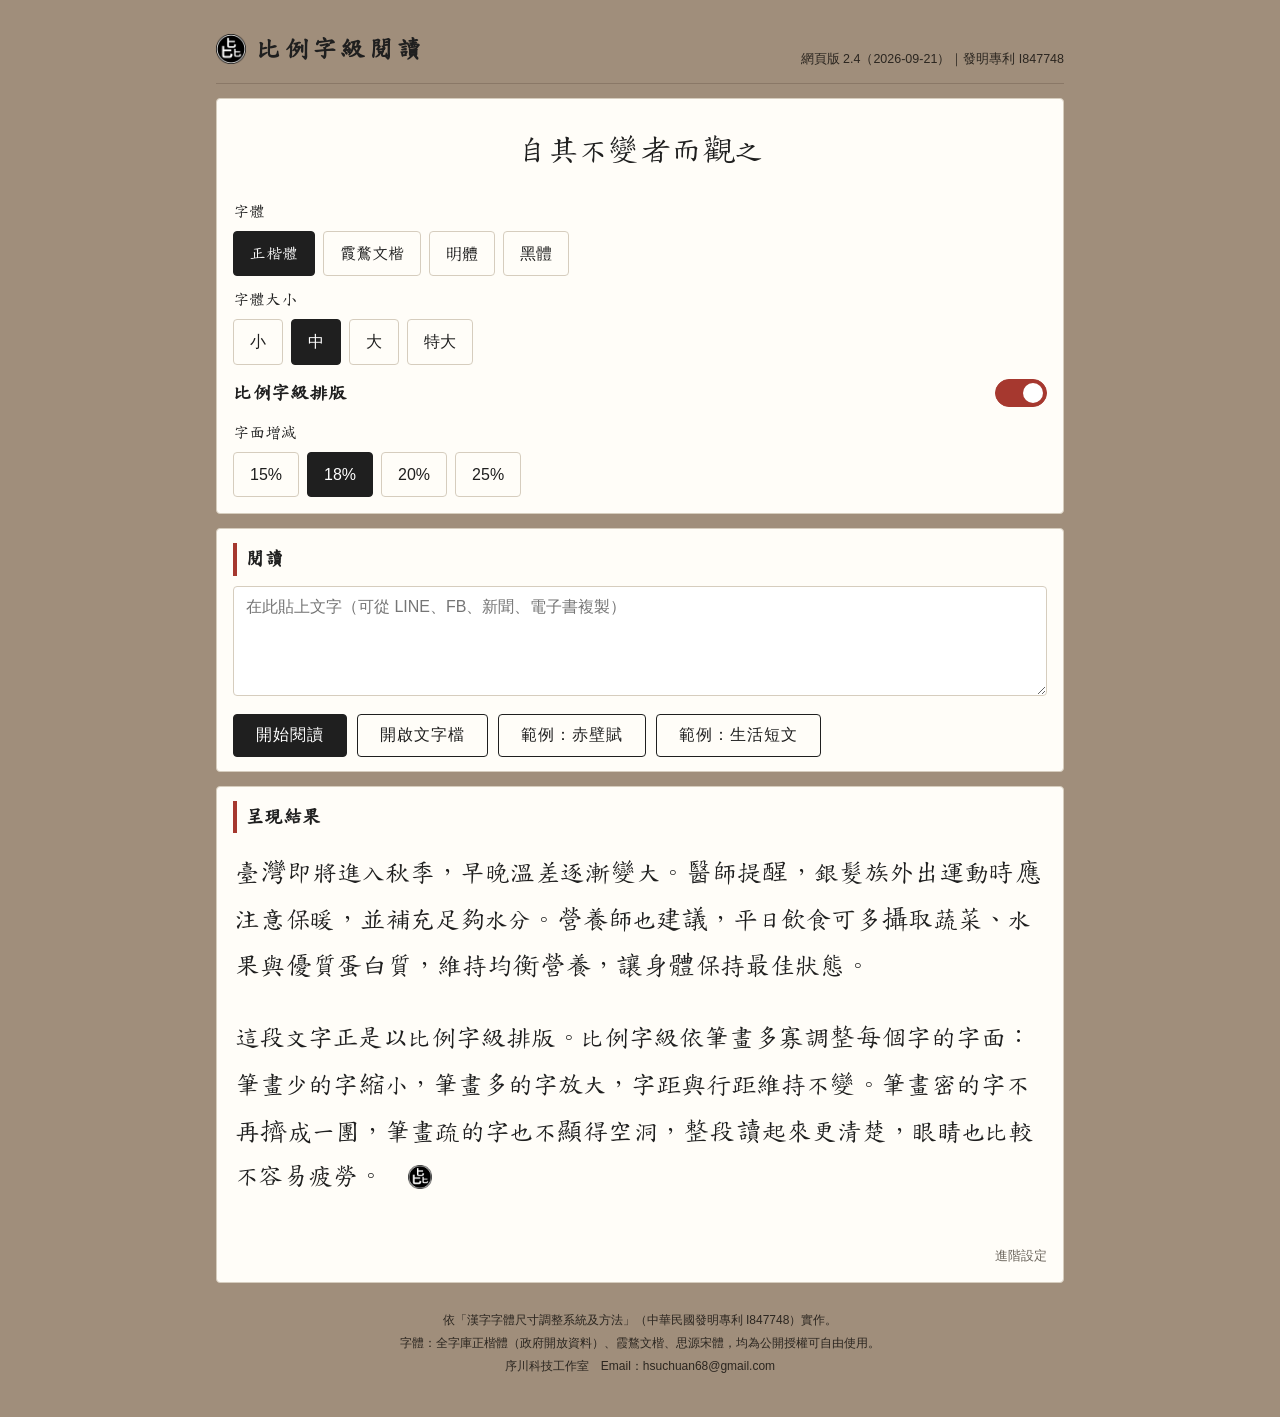
==== index.html @ ca8d3031 "網頁版 2.4：圖示背景圓角加大（22% → 30%）" ====
<!DOCTYPE html>
<html lang="zh-Hant">
<head>
<meta charset="UTF-8">
<meta name="viewport" content="width=device-width, initial-scale=1.0">
<title>比例字級閱讀</title>
<meta name="theme-color" content="#a08e7b">
<link rel="manifest" href="https://yulee-lee.github.io/pfs-demo/manifest.json">
<link rel="icon" type="image/png" sizes="32x32" href="https://yulee-lee.github.io/pfs-demo/icons/icon-32.png">
<link rel="icon" type="image/png" sizes="48x48" href="https://yulee-lee.github.io/pfs-demo/icons/icon-48.png">
<link rel="icon" type="image/png" sizes="96x96" href="https://yulee-lee.github.io/pfs-demo/icons/icon-96.png">
<link rel="apple-touch-icon" href="https://yulee-lee.github.io/pfs-demo/icons/icon-192.png">
<link rel="preconnect" href="https://fonts.googleapis.com">
<link rel="preconnect" href="https://fonts.gstatic.com" crossorigin>
<link href="https://fonts.googleapis.com/css2?family=LXGW+WenKai+TC&family=Noto+Serif+TC:wght@400;500&display=swap" rel="stylesheet">
<link href="https://yulee-lee.github.io/pfs-demo/twkai/tw-kai.css" rel="stylesheet">
<style>
*{ box-sizing:border-box; margin:0; padding:0; }
:root{
  --paper:#f4efe6; --sheet:#fffdf8; --line:#d6cdbe;
  --ground:#a08e7b; --onground:#2b2620; --groundline:#8a7867;   /* 絹地色取自北宋竹鳩圖 */
  --ink:#1f1f1f; --mute:#6b655c; --cinnabar:#a6382f;
  --kai:"TW-Kai","DFKai-SB","BiaoKai","Kaiti TC",serif;
}
body{ -webkit-text-size-adjust:100%; text-size-adjust:100%;
      font-family:"Microsoft JhengHei","PingFang TC","Noto Sans CJK TC",sans-serif;
      background:var(--ground); color:var(--ink); line-height:1.7; }
.wrap{ max-width:880px; margin:0 auto; padding:18px 16px 40px; }
header{ border-bottom:1px solid var(--groundline); padding:10px 0 12px; margin-bottom:14px;
        display:flex; justify-content:space-between; align-items:flex-end; flex-wrap:wrap; gap:6px; }
.brand{ display:flex; align-items:center; gap:10px; }
.brand img{ width:30px; height:30px; display:block; }
header h1{ font-family:var(--kai); font-size:25px; font-weight:bold; color:var(--ink); letter-spacing:3px; }
header .sub{ font-size:12.5px; color:var(--onground); }
.panel{ background:var(--sheet); border:1px solid var(--line); border-radius:4px; padding:14px 16px; margin-bottom:14px; }
.panel h2{ font-family:var(--kai); font-size:19px; font-weight:bold; color:var(--ink);
           border-left:4px solid var(--cinnabar); padding-left:8px; margin-bottom:10px; }
.demo-line{ text-align:center; padding:10px 4px 12px; font-size:26pt; line-height:1.6; white-space:nowrap; overflow-x:auto; color:var(--ink); }
.grp{ margin:10px 0 2px; }
.grp .lb{ font-family:var(--kai); font-size:16px; color:var(--ink); margin-bottom:6px; }
.chips{ display:flex; flex-wrap:wrap; gap:8px; }
.chip{ border:1px solid var(--line); border-radius:4px; padding:8px 16px; font-size:16px;
       cursor:pointer; background:var(--sheet); color:var(--ink); user-select:none; }
.chip.on{ background:var(--ink); color:#fff; border-color:var(--ink); }
.swrow{ display:flex; align-items:center; justify-content:space-between; margin:12px 0 2px; gap:10px; }
.swrow .t{ font-family:var(--kai); font-size:19px; color:var(--ink); font-weight:bold; }
.sw{ width:52px; height:28px; border-radius:14px; background:var(--paper); border:1px solid var(--line);
     position:relative; cursor:pointer; transition:background .15s; flex-shrink:0; }
.sw.on{ background:var(--cinnabar); border-color:var(--cinnabar); }
.sw::after{ content:""; position:absolute; left:3px; top:3px; width:20px; height:20px; border-radius:50%;
            background:var(--mute); transition:left .15s, background .15s; }
.sw.on::after{ left:27px; background:#fff; }
textarea{ width:100%; height:110px; font-size:16px; padding:10px 12px; border:1px solid var(--line); border-radius:4px;
          resize:vertical; font-family:inherit; color:var(--ink); background:#fff; }
button{ font-size:16px; padding:10px 22px; border:1.2px solid var(--ink); background:var(--ink); color:#fff;
        border-radius:4px; cursor:pointer; letter-spacing:1px; font-family:inherit; }
button.sec{ background:var(--sheet); color:var(--ink); }
button:active{ opacity:.85; }
.btnrow{ margin-top:10px; display:flex; gap:10px; flex-wrap:wrap; align-items:center; }
#fileIn{ display:none; }
#stats{ font-size:14px; color:var(--ink); background:var(--paper); border:1px solid var(--line); border-radius:4px;
        padding:8px 12px; margin-bottom:10px; }
#stats[hidden]{ display:none; }
#reader{ padding:6px 2px; word-break:break-all; color:var(--ink); }
#reader p{ margin:0 0 1em; text-align:left; }   /* 窄欄齊頭不齊尾,多餘空間留行尾 */
.endmark{ height:0.95em; width:0.95em; vertical-align:-0.22em; }
.advlink{ font-size:13px; color:var(--mute); user-select:none; -webkit-user-select:none; cursor:default; }
#advPanel{ border-top:1px solid var(--line); margin-top:12px; padding-top:12px; }
#advPanel[hidden]{ display:none; }
footer{ font-size:12px; color:var(--onground); text-align:center; margin-top:26px; line-height:1.9; }
@media (max-width:520px){
  header h1{ font-size:21px; letter-spacing:2px; }
  .brand img{ width:26px; height:26px; }
  .demo-line{ font-size:20pt; }
  .chip{ padding:8px 12px; font-size:15px; }
  button{ padding:10px 16px; }
}
</style>
</head>
<body>
<div class="wrap">

<header>
  <div class="brand"><img id="brandMark" alt=""><h1>比例字級閱讀</h1></div>
  <div class="sub">網頁版 2.4（2026-09-21）｜發明專利 I847748</div>
</header>

<div class="panel">
  <div class="demo-line" id="demoLine"></div>
  <div class="grp">
    <div class="lb">字體</div>
    <div class="chips" id="fontChips">
      <span class="chip on" data-v="kai">正楷體</span>
      <span class="chip" data-v="lxgw">霞鶩文楷</span>
      <span class="chip" data-v="ming">明體</span>
      <span class="chip" data-v="hei">黑體</span>
    </div>
  </div>
  <div class="grp">
    <div class="lb">字體大小</div>
    <div class="chips" id="sizeChips">
      <span class="chip" data-v="16">小</span>
      <span class="chip on" data-v="19">中</span>
      <span class="chip" data-v="22">大</span>
      <span class="chip" data-v="26">特大</span>
    </div>
  </div>
  <div class="swrow">
    <span class="t">比例字級排版</span>
    <span class="sw on" id="pfsSw"></span>
  </div>
  <div class="grp" id="ratioGrp">
    <div class="lb">字面增減</div>
    <div class="chips" id="ratioChips">
      <span class="chip" data-v="0.15">15%</span>
      <span class="chip on" data-v="0.18">18%</span>
      <span class="chip" data-v="0.20">20%</span>
      <span class="chip" data-v="0.25">25%</span>
    </div>
  </div>
</div>

<div class="panel">
  <h2>閱讀</h2>
  <textarea id="src" placeholder="在此貼上文字（可從 LINE、FB、新聞、電子書複製）"></textarea>
  <div class="btnrow">
    <button id="btnRead">開始閱讀</button>
    <button id="btnFile" class="sec">開啟文字檔</button>
    <input type="file" id="fileIn" accept=".txt,text/plain">
    <button id="btnDemo1" class="sec">範例：赤壁賦</button>
    <button id="btnDemo2" class="sec">範例：生活短文</button>
  </div>
</div>

<div class="panel">
  <h2>呈現結果</h2>
  <div id="stats" hidden></div>
  <div id="reader"></div>
  <div style="margin-top:12px; text-align:right"><span class="advlink" id="advLink">進階設定</span></div>
  <div id="advPanel" hidden>
    <div class="grp">
      <div class="lb">縮小門檻：筆畫幾畫以下縮小</div>
      <div class="chips" id="lowChips">
        <span class="chip" data-v="3">3</span>
        <span class="chip on" data-v="4">4</span>
        <span class="chip" data-v="5">5</span>
      </div>
    </div>
    <div class="grp">
      <div class="lb">放大門檻：筆畫幾畫以上放大</div>
      <div class="chips" id="highChips">
        <span class="chip" data-v="14">14</span>
        <span class="chip" data-v="15">15</span>
        <span class="chip on" data-v="16">16</span>
      </div>
    </div>
    <div class="swrow">
      <span class="t" style="font-weight:normal; font-size:15px">顯示統計</span>
      <span class="sw" id="statSw"></span>
    </div>
    <div style="font-size:12.5px; color:#777; margin-top:8px">
      比例字級（Proportional Font Size）｜中華民國發明專利 I847748｜筆畫資料：CNS11643 全字庫
    </div>
  </div>
</div>

<footer>
  依「漢字字體尺寸調整系統及方法」（中華民國發明專利 I847748）實作。<br>
  字體：全字庫正楷體（政府開放資料）、霞鶩文楷、思源宋體，均為公開授權可自由使用。<br>
  序川科技工作室　Email：hsuchuan68@gmail.com
</footer>

</div>
<script>
(function(){
"use strict";
var ALPHA = "0123456789ABCDEFGHIJKLMNOPQRSTUVWXYZabcdefghijklmnopq";
var TBL = "[base64]";
var AMAP = {};
for (var i = 0; i < ALPHA.length; i++) AMAP[ALPHA.charAt(i)] = i;
function strokeOf(ch){
  var cp = ch.charCodeAt(0);
  if (cp < 0x3400 || cp > 0x9FFF) return 0;
  var v = AMAP[TBL.charAt(cp - 0x3400)];
  return v === undefined ? 0 : v;
}

var FONTS = {
  kai:  '"TW-Kai","DFKai-SB","BiaoKai","Kaiti TC",serif',
  lxgw: '"LXGW WenKai TC","TW-Kai","DFKai-SB",serif',
  ming: '"Noto Serif TC","PMingLiU","Songti TC",serif',
  hei:  '"Microsoft JhengHei","PingFang TC","Noto Sans CJK TC",sans-serif'
};
var DEMO_SENT = "自其不變者而觀之";
var MARK_SRC = "[data-uri]";
var ENDMARK = '　<img class="endmark" src="' + MARK_SRC + '">';
var SAMPLE1 = "壬戌之秋，七月既望，蘇子與客泛舟遊於赤壁之下。清風徐來，水波不興，舉酒屬客，誦明月之詩，歌窈窕之章。少焉，月出於東山之上，徘徊於斗牛之間，白露橫江，水光接天；縱一葦之所如，凌萬頃之茫然。浩浩乎如馮虛御風，而不知其所止；飄飄乎如遺世獨立，羽化而登仙。\n於是飲酒樂甚，扣舷而歌之。歌曰：「桂棹兮蘭槳，擊空明兮泝流光。渺渺兮予懷，望美人兮天一方。」客有吹洞簫者，倚歌而和之，其聲嗚嗚然，如怨如慕，如泣如訴，餘音嫋嫋，不絕如縷。舞幽壑之潛蛟，泣孤舟之嫠婦。\n蘇子愀然，正襟危坐，而問客曰：「何為其然也？」\n客曰：「『月明星稀，烏鵲南飛』，此非曹孟德之詩乎？西望夏口，東望武昌，山川相繆，鬱乎蒼蒼，此非孟德之困於周郎者乎？方其破荊州，下江陵，順流而東也，舳艫千里，旌旗蔽空，釃酒臨江，橫槊賦詩，固一世之雄也，而今安在哉？況吾與子，漁樵於江渚之上，侶魚蝦而友麋鹿；駕一葉之扁舟，擧匏樽以相屬。寄蜉蝣於天地，渺滄海之一粟，哀吾生之須臾，羨長江之無窮。挾飛仙以遨遊，抱眀月而長終。知不可乎驟得，託遺響於悲風。\n蘇子曰：「客亦知夫水與月乎？逝者如斯，而未嘗往也；盈虛者如彼，而卒莫消長也，蓋將自其變者而觀之，則天地曾不能以一瞬；自其不變者而觀之，則物與我皆無盡也，而又何羨乎？且夫天地之間，物各有主，苟非吾之所有，雖一毫而莫取。惟江上之清風，與山間之明月，耳得之而為聲，目遇之而成色，取之無禁，用之不竭，是造物者之無盡藏也，而吾與子之所共適。」\n客喜而笑，洗盞更酌。肴核既盡，杯盤狼籍，相與枕藉乎舟中，不知東方之既白。";
var SAMPLE2 = "臺灣即將進入秋季，早晚溫差逐漸變大。醫師提醒，銀髮族外出運動時應注意保暖，並補充足夠水分。營養師也建議，平日飲食可多攝取蔬菜、水果與優質蛋白質，維持均衡營養，讓身體保持最佳狀態。\n這段文字正是以比例字級排版。比例字級依筆畫多寡調整每個字的字面：筆畫少的字縮小，筆畫多的字放大，字距與行距維持不變。筆畫密的字不再擠成一團，筆畫疏的字也不顯得空洞，整段讀起來更清楚，眼睛也比較不容易疲勞。";

var state = { font:"kai", size:19, pfs:true, ratio:0.18, low:4, high:16, stats:false };
try{
  var saved = JSON.parse(localStorage.getItem("pfsReaderSet") || "null");
  if (saved){
    if (FONTS[saved.font]) state.font = saved.font;
    if ([16,19,22,26].indexOf(saved.size) >= 0) state.size = saved.size;
    if (typeof saved.pfs === "boolean") state.pfs = saved.pfs;
    if ([0.15,0.18,0.20,0.25].indexOf(saved.ratio) >= 0) state.ratio = saved.ratio;
    if ([3,4,5].indexOf(saved.low) >= 0) state.low = saved.low;
    if ([14,15,16].indexOf(saved.high) >= 0) state.high = saved.high;
    if (typeof saved.stats === "boolean") state.stats = saved.stats;
  }
}catch(e){}
function saveSet(){
  try{ localStorage.setItem("pfsReaderSet", JSON.stringify(state)); }catch(e){}
}
var current = SAMPLE2;

var $ = function(id){ return document.getElementById(id); };
function esc(s){ return s.replace(/&/g,"&amp;").replace(/</g,"&lt;").replace(/>/g,"&gt;"); }
function r1(x){ return Math.round(x * 10) / 10; }
function sizes(){
  var s = state.size;
  return { small: r1(s * Math.sqrt(1 - state.ratio)), base: s, large: r1(s * Math.sqrt(1 + state.ratio)) };
}

function renderDemo(){
  try{
    var db = state.size + 4;
    var ds = r1(db * Math.sqrt(1 - state.ratio));
    var dl = r1(db * Math.sqrt(1 + state.ratio));
    var out = [];
    for (var i = 0; i < DEMO_SENT.length; i++){
      var ch = DEMO_SENT.charAt(i);
      var st = strokeOf(ch);
      if (state.pfs && st > 0 && st <= state.low){
        out.push('<span style="font-size:' + ds + 'pt">' + ch + '</span>');
      } else if (state.pfs && st >= state.high){
        out.push('<span style="font-size:' + dl + 'pt">' + ch + '</span>');
      } else {
        out.push(ch);
      }
    }
    var d = $("demoLine");
    d.style.fontFamily = FONTS[state.font];
    d.style.fontSize = db + "pt";
    d.innerHTML = out.join("");
  } catch(e){}
}

function renderText(){
  try{
    var z = sizes();
    var total = 0, nS = 0, nL = 0;
    var out = [];
    var paras = current.split(/\n+/);
    for (var pi = 0; pi < paras.length; pi++){
      var buf = ['<p style="font-size:' + z.base + 'pt">'];
      var s = paras[pi];
      for (var ci = 0; ci < s.length; ci++){
        var ch = s.charAt(ci);
        var st = strokeOf(ch);
        if (st > 0){
          total++;
          if (state.pfs && st <= state.low){
            nS++;
            buf.push('<span style="font-size:' + z.small + 'pt">' + esc(ch) + '</span>');
            continue;
          }
          if (state.pfs && st >= state.high){
            nL++;
            buf.push('<span style="font-size:' + z.large + 'pt">' + esc(ch) + '</span>');
            continue;
          }
          if (!state.pfs && st <= state.low) nS++;
          if (!state.pfs && st >= state.high) nL++;
        }
        buf.push(esc(ch));
      }
      if (state.pfs && pi === paras.length - 1 && total > 0){
        buf.push(ENDMARK);
      }
      buf.push("</p>");
      out.push(buf.join(""));
    }
    var rd = $("reader");
    rd.style.fontFamily = FONTS[state.font];
    rd.innerHTML = out.join("");
    var st2 = $("stats");
    if (state.stats && total > 0){
      var adj = nS + nL;
      st2.textContent = state.pfs
        ? ("內文 " + total + " 字：縮小 " + nS + " 字、放大 " + nL + " 字，共 " + adj + " 字，占 " + (Math.round(adj / total * 1000) / 10) + "%。")
        : ("內文 " + total + " 字（比例字級排版已關閉，全文以同一大小呈現）。");
      st2.hidden = false;
    } else if (state.stats && total === 0){
      st2.textContent = "本段內容沒有中文字。";
      st2.hidden = false;
    } else {
      st2.hidden = true;
    }
  } catch(e){}
}

function renderAll(){ renderDemo(); renderText(); }

function bindChips(id, key, num){
  var box = $(id);
  box.addEventListener("click", function(ev){
    var t = ev.target;
    if (!t.classList.contains("chip")) return;
    var cs = box.querySelectorAll(".chip");
    for (var i = 0; i < cs.length; i++) cs[i].classList.remove("on");
    t.classList.add("on");
    state[key] = num ? parseFloat(t.getAttribute("data-v")) : t.getAttribute("data-v");
    saveSet();
    renderAll();
  });
}
bindChips("fontChips", "font", false);
bindChips("sizeChips", "size", true);
bindChips("ratioChips", "ratio", true);
bindChips("lowChips", "low", true);
bindChips("highChips", "high", true);

$("pfsSw").addEventListener("click", function(){
  state.pfs = !state.pfs;
  saveSet();
  this.classList.toggle("on", state.pfs);
  $("ratioGrp").style.display = state.pfs ? "" : "none";
  renderAll();
});
$("statSw").addEventListener("click", function(){
  state.stats = !state.stats;
  saveSet();
  this.classList.toggle("on", state.stats);
  renderText();
});

$("btnRead").addEventListener("click", function(){
  var t = $("src").value.trim();
  if (!t){ $("src").focus(); return; }
  current = t;
  renderText();
});
$("btnDemo1").addEventListener("click", function(){ current = SAMPLE1; $("src").value = ""; renderText(); });
$("btnDemo2").addEventListener("click", function(){ current = SAMPLE2; $("src").value = ""; renderText(); });
$("btnFile").addEventListener("click", function(){ $("fileIn").click(); });
$("fileIn").addEventListener("change", function(){
  var f = this.files && this.files[0];
  if (!f) return;
  var rd = new FileReader();
  rd.onload = function(){
    current = String(rd.result || "").trim() || current;
    $("src").value = "";
    renderText();
  };
  rd.onerror = function(){ alert("檔案讀取失敗，請改用複製貼上的方式。"); };
  rd.readAsText(f, "utf-8");
  this.value = "";
});

// 進階:長按進入(600ms),點一下提示
(function(){
  var timer = null, opened = false;
  var link = $("advLink");
  function open(){
    opened = true;
    $("advPanel").hidden = false;
    link.textContent = "收起進階設定";
  }
  function close(){
    opened = false;
    $("advPanel").hidden = true;
    link.textContent = "進階設定";
  }
  function down(){
    if (opened) return;
    timer = setTimeout(function(){ timer = null; open(); }, 600);
  }
  function up(){
    if (timer){ clearTimeout(timer); timer = null;
      if (opened){ close(); } else { link.textContent = "長按開啟進階設定"; setTimeout(function(){ if(!opened) link.textContent = "進階設定"; }, 1600); }
    } else if (opened === false){ /* long press already opened */ }
  }
  link.addEventListener("mousedown", down);
  link.addEventListener("touchstart", down, {passive:true});
  link.addEventListener("mouseup", up);
  link.addEventListener("mouseleave", function(){ if (timer){ clearTimeout(timer); timer = null; } });
  link.addEventListener("touchend", up);
  link.addEventListener("click", function(ev){ ev.preventDefault(); if (opened && !timer){ } });
})();

function reflectState(){
  try{
    var m = { fontChips:["font",false], sizeChips:["size",true], ratioChips:["ratio",true], lowChips:["low",true], highChips:["high",true] };
    for (var id in m){
      var key = m[id][0], num = m[id][1];
      var cs = $(id).querySelectorAll(".chip");
      for (var i = 0; i < cs.length; i++){
        var v = num ? parseFloat(cs[i].getAttribute("data-v")) : cs[i].getAttribute("data-v");
        cs[i].classList.toggle("on", v === state[key]);
      }
    }
    $("pfsSw").classList.toggle("on", state.pfs);
    $("statSw").classList.toggle("on", state.stats);
    $("ratioGrp").style.display = state.pfs ? "" : "none";
  }catch(e){}
}
function paintBrand(){
  try{
    var img = $("brandMark");
    if (img) img.src = MARK_SRC;
    var cs = $("fontChips").querySelectorAll(".chip");
    for (var i = 0; i < cs.length; i++){
      var v = cs[i].getAttribute("data-v");
      if (FONTS[v]) cs[i].style.fontFamily = FONTS[v];
    }
  }catch(e){}
}
paintBrand();
reflectState();
renderAll();
})();
</script>
</body>
</html>
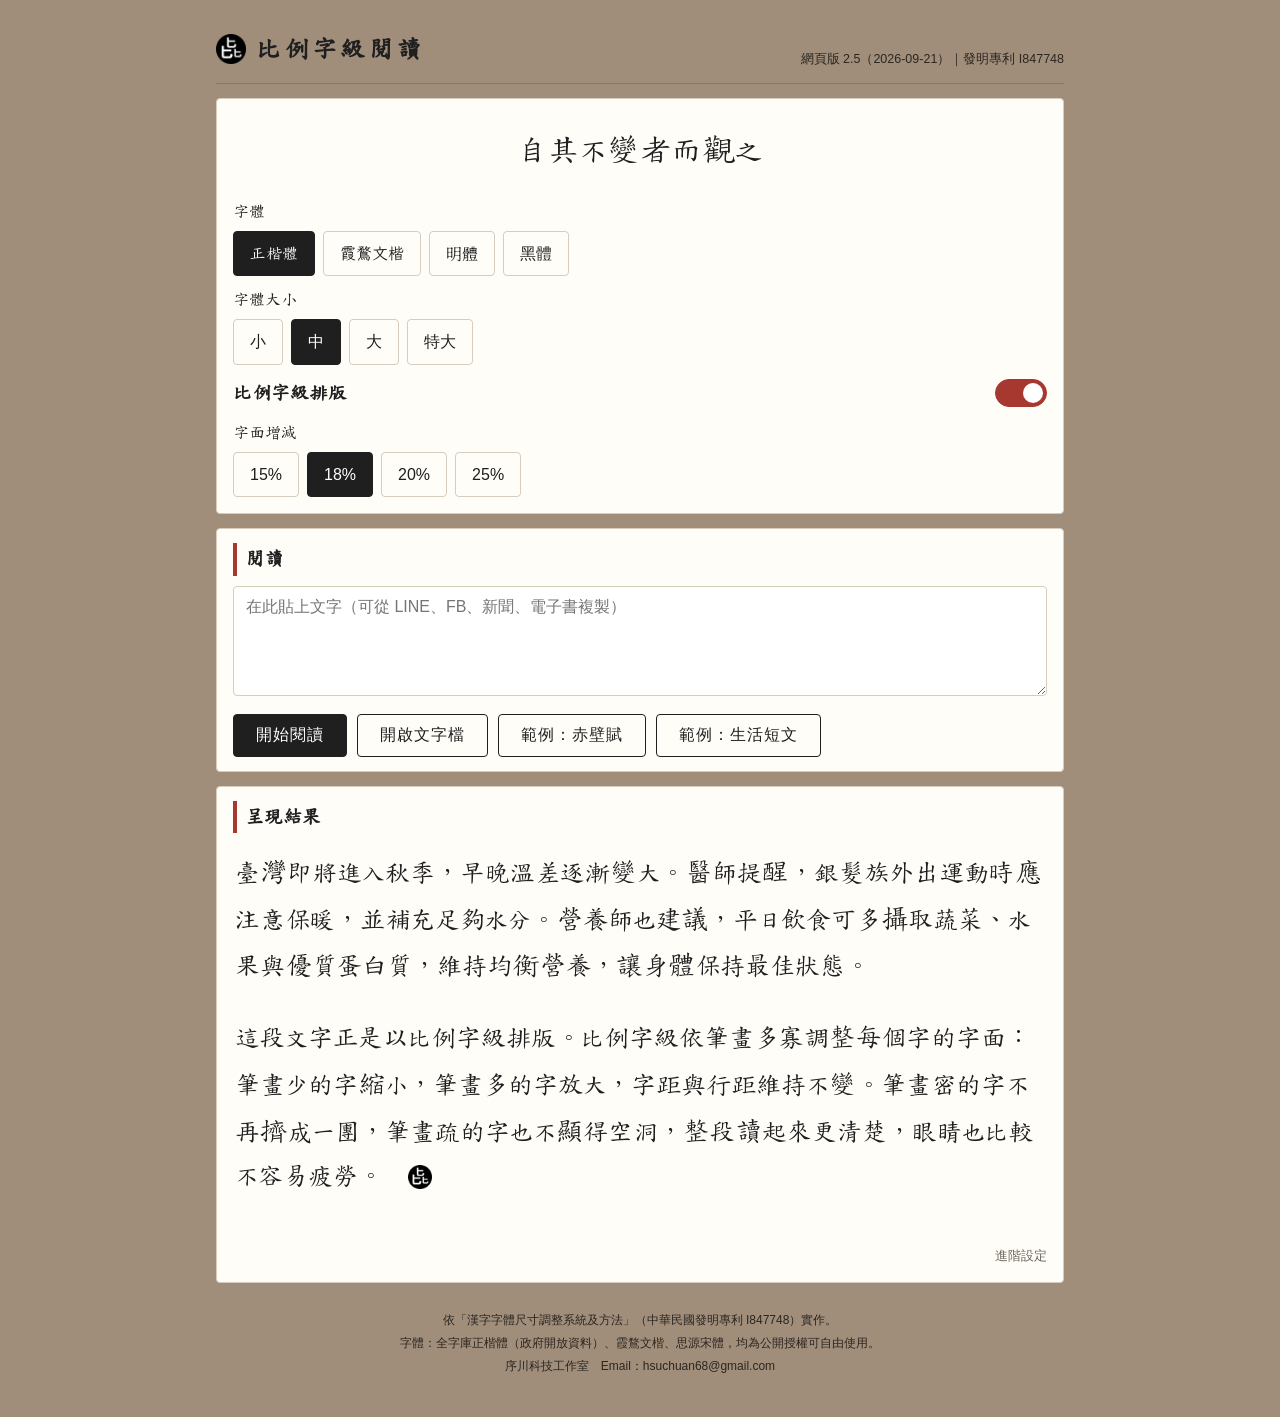
==== commit 2370a4ed: "網頁版 2.5：標誌改為黑圓直接置於絹地色上，移除白色細圓框" ====
--- a/index.html
+++ b/index.html
@@ -82,7 +82,7 @@
 
 <header>
   <div class="brand"><img id="brandMark" alt=""><h1>比例字級閱讀</h1></div>
-  <div class="sub">網頁版 2.4（2026-09-21）｜發明專利 I847748</div>
+  <div class="sub">網頁版 2.5（2026-09-21）｜發明專利 I847748</div>
 </header>
 
 <div class="panel">
@@ -192,7 +192,7 @@
   hei:  '"Microsoft JhengHei","PingFang TC","Noto Sans CJK TC",sans-serif'
 };
 var DEMO_SENT = "自其不變者而觀之";
-var MARK_SRC = "[data-uri]";
+var MARK_SRC = "[data-uri]";
 var ENDMARK = '　<img class="endmark" src="' + MARK_SRC + '">';
 var SAMPLE1 = "壬戌之秋，七月既望，蘇子與客泛舟遊於赤壁之下。清風徐來，水波不興，舉酒屬客，誦明月之詩，歌窈窕之章。少焉，月出於東山之上，徘徊於斗牛之間，白露橫江，水光接天；縱一葦之所如，凌萬頃之茫然。浩浩乎如馮虛御風，而不知其所止；飄飄乎如遺世獨立，羽化而登仙。\n於是飲酒樂甚，扣舷而歌之。歌曰：「桂棹兮蘭槳，擊空明兮泝流光。渺渺兮予懷，望美人兮天一方。」客有吹洞簫者，倚歌而和之，其聲嗚嗚然，如怨如慕，如泣如訴，餘音嫋嫋，不絕如縷。舞幽壑之潛蛟，泣孤舟之嫠婦。\n蘇子愀然，正襟危坐，而問客曰：「何為其然也？」\n客曰：「『月明星稀，烏鵲南飛』，此非曹孟德之詩乎？西望夏口，東望武昌，山川相繆，鬱乎蒼蒼，此非孟德之困於周郎者乎？方其破荊州，下江陵，順流而東也，舳艫千里，旌旗蔽空，釃酒臨江，橫槊賦詩，固一世之雄也，而今安在哉？況吾與子，漁樵於江渚之上，侶魚蝦而友麋鹿；駕一葉之扁舟，擧匏樽以相屬。寄蜉蝣於天地，渺滄海之一粟，哀吾生之須臾，羨長江之無窮。挾飛仙以遨遊，抱眀月而長終。知不可乎驟得，託遺響於悲風。\n蘇子曰：「客亦知夫水與月乎？逝者如斯，而未嘗往也；盈虛者如彼，而卒莫消長也，蓋將自其變者而觀之，則天地曾不能以一瞬；自其不變者而觀之，則物與我皆無盡也，而又何羨乎？且夫天地之間，物各有主，苟非吾之所有，雖一毫而莫取。惟江上之清風，與山間之明月，耳得之而為聲，目遇之而成色，取之無禁，用之不竭，是造物者之無盡藏也，而吾與子之所共適。」\n客喜而笑，洗盞更酌。肴核既盡，杯盤狼籍，相與枕藉乎舟中，不知東方之既白。";
 var SAMPLE2 = "臺灣即將進入秋季，早晚溫差逐漸變大。醫師提醒，銀髮族外出運動時應注意保暖，並補充足夠水分。營養師也建議，平日飲食可多攝取蔬菜、水果與優質蛋白質，維持均衡營養，讓身體保持最佳狀態。\n這段文字正是以比例字級排版。比例字級依筆畫多寡調整每個字的字面：筆畫少的字縮小，筆畫多的字放大，字距與行距維持不變。筆畫密的字不再擠成一團，筆畫疏的字也不顯得空洞，整段讀起來更清楚，眼睛也比較不容易疲勞。";
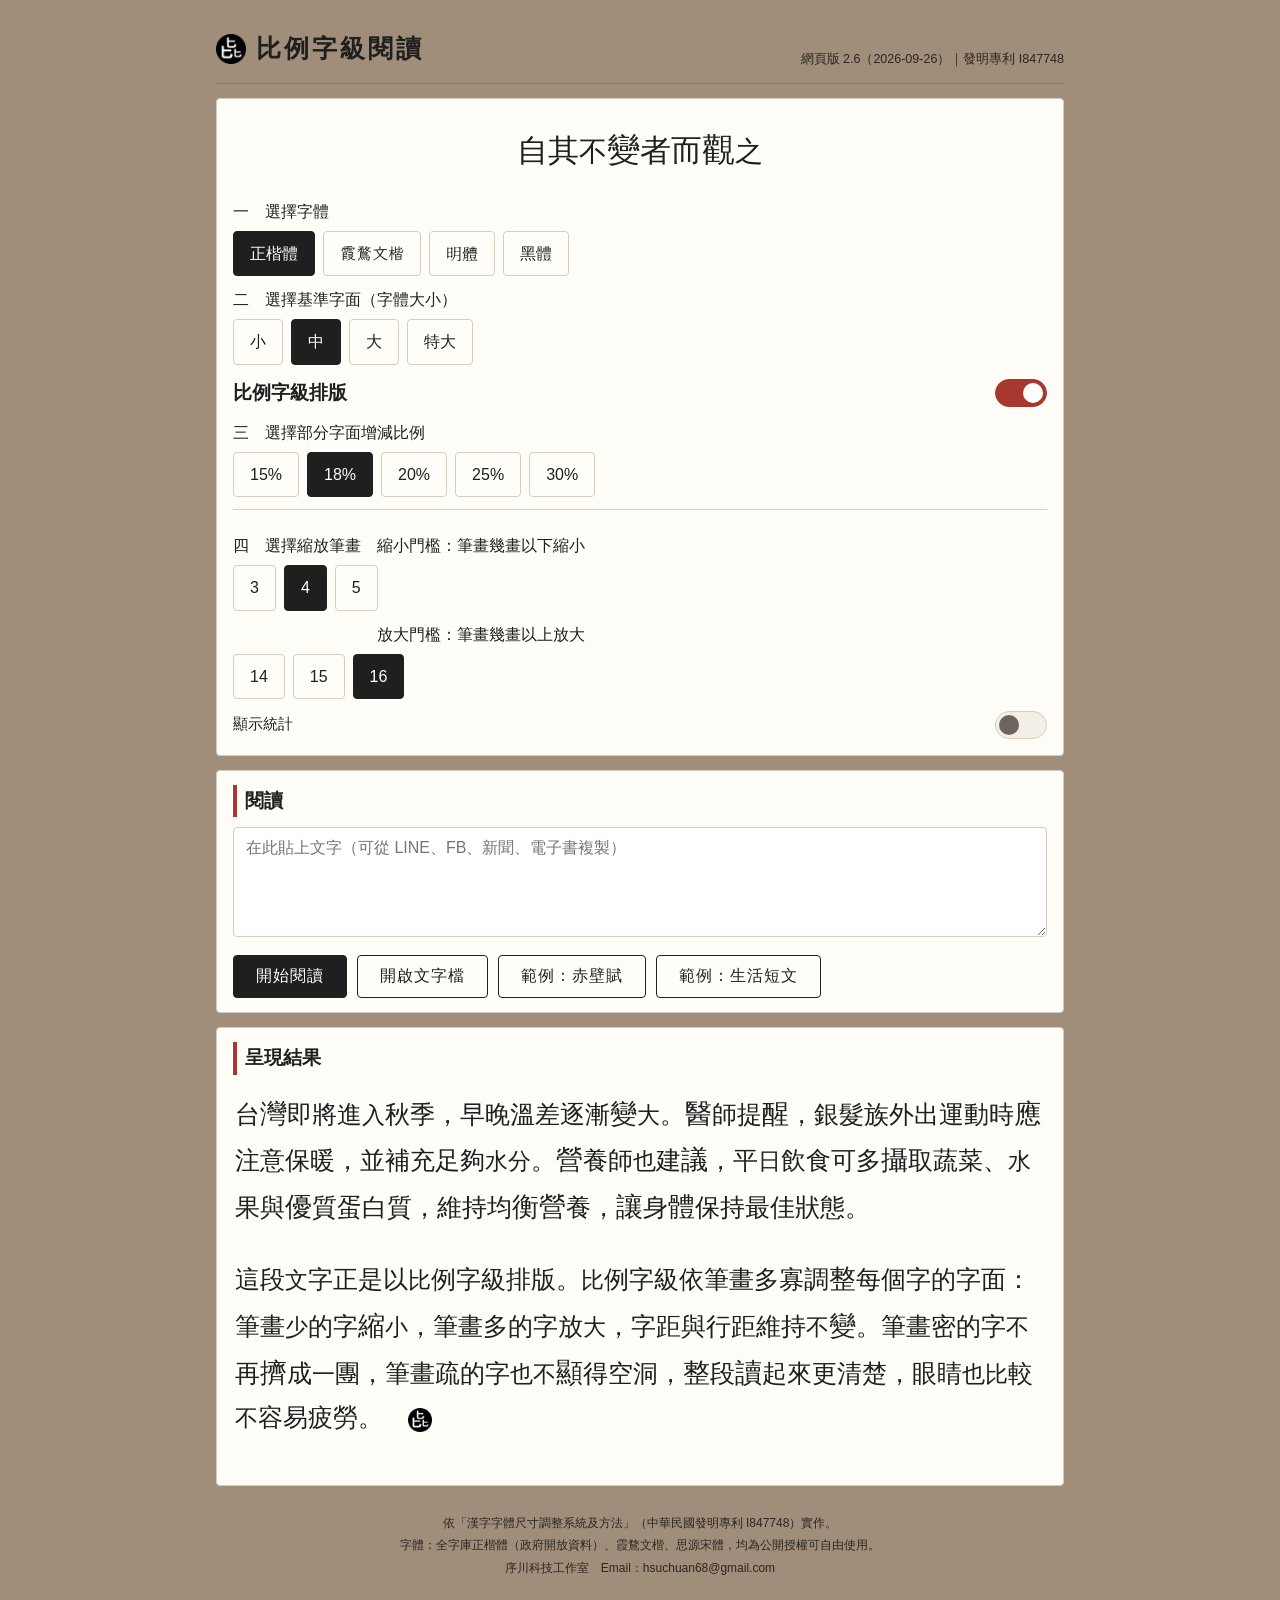
==== commit 11035b63: "網頁版 2.6：部分字面增減、加 30%、四步驟全顯示、生活短文改台灣" ====
--- a/index.html
+++ b/index.html
@@ -66,7 +66,6 @@
 .endmark{ height:0.95em; width:0.95em; vertical-align:-0.22em; }
 .advlink{ font-size:13px; color:var(--mute); user-select:none; -webkit-user-select:none; cursor:default; }
 #advPanel{ border-top:1px solid var(--line); margin-top:12px; padding-top:12px; }
-#advPanel[hidden]{ display:none; }
 footer{ font-size:12px; color:var(--onground); text-align:center; margin-top:26px; line-height:1.9; }
 @media (max-width:520px){
   header h1{ font-size:21px; letter-spacing:2px; }
@@ -82,13 +81,13 @@
 
 <header>
   <div class="brand"><img id="brandMark" alt=""><h1>比例字級閱讀</h1></div>
-  <div class="sub">網頁版 2.5（2026-09-21）｜發明專利 I847748</div>
+  <div class="sub">網頁版 2.6（2026-09-26）｜發明專利 I847748</div>
 </header>
 
 <div class="panel">
   <div class="demo-line" id="demoLine"></div>
   <div class="grp">
-    <div class="lb">字體</div>
+    <div class="lb">一　選擇字體</div>
     <div class="chips" id="fontChips">
       <span class="chip on" data-v="kai">正楷體</span>
       <span class="chip" data-v="lxgw">霞鶩文楷</span>
@@ -97,7 +96,7 @@
     </div>
   </div>
   <div class="grp">
-    <div class="lb">字體大小</div>
+    <div class="lb">二　選擇基準字面（字體大小）</div>
     <div class="chips" id="sizeChips">
       <span class="chip" data-v="16">小</span>
       <span class="chip on" data-v="19">中</span>
@@ -110,12 +109,35 @@
     <span class="sw on" id="pfsSw"></span>
   </div>
   <div class="grp" id="ratioGrp">
-    <div class="lb">字面增減</div>
+    <div class="lb">三　選擇部分字面增減比例</div>
     <div class="chips" id="ratioChips">
       <span class="chip" data-v="0.15">15%</span>
       <span class="chip on" data-v="0.18">18%</span>
       <span class="chip" data-v="0.20">20%</span>
       <span class="chip" data-v="0.25">25%</span>
+      <span class="chip" data-v="0.30">30%</span>
+    </div>
+  </div>
+  <div id="advPanel">
+    <div class="grp">
+      <div class="lb">四　選擇縮放筆畫　縮小門檻：筆畫幾畫以下縮小</div>
+      <div class="chips" id="lowChips">
+        <span class="chip" data-v="3">3</span>
+        <span class="chip on" data-v="4">4</span>
+        <span class="chip" data-v="5">5</span>
+      </div>
+    </div>
+    <div class="grp">
+      <div class="lb">　　　　　　　　　放大門檻：筆畫幾畫以上放大</div>
+      <div class="chips" id="highChips">
+        <span class="chip" data-v="14">14</span>
+        <span class="chip" data-v="15">15</span>
+        <span class="chip on" data-v="16">16</span>
+      </div>
+    </div>
+    <div class="swrow">
+      <span class="t" style="font-weight:normal; font-size:15px">顯示統計</span>
+      <span class="sw" id="statSw"></span>
     </div>
   </div>
 </div>
@@ -136,33 +158,8 @@
   <h2>呈現結果</h2>
   <div id="stats" hidden></div>
   <div id="reader"></div>
-  <div style="margin-top:12px; text-align:right"><span class="advlink" id="advLink">進階設定</span></div>
-  <div id="advPanel" hidden>
-    <div class="grp">
-      <div class="lb">縮小門檻：筆畫幾畫以下縮小</div>
-      <div class="chips" id="lowChips">
-        <span class="chip" data-v="3">3</span>
-        <span class="chip on" data-v="4">4</span>
-        <span class="chip" data-v="5">5</span>
-      </div>
-    </div>
-    <div class="grp">
-      <div class="lb">放大門檻：筆畫幾畫以上放大</div>
-      <div class="chips" id="highChips">
-        <span class="chip" data-v="14">14</span>
-        <span class="chip" data-v="15">15</span>
-        <span class="chip on" data-v="16">16</span>
-      </div>
-    </div>
-    <div class="swrow">
-      <span class="t" style="font-weight:normal; font-size:15px">顯示統計</span>
-      <span class="sw" id="statSw"></span>
-    </div>
-    <div style="font-size:12.5px; color:#777; margin-top:8px">
-      比例字級（Proportional Font Size）｜中華民國發明專利 I847748｜筆畫資料：CNS11643 全字庫
-    </div>
-  </div>
 </div>
+
 
 <footer>
   依「漢字字體尺寸調整系統及方法」（中華民國發明專利 I847748）實作。<br>
@@ -195,7 +192,7 @@
 var MARK_SRC = "[data-uri]";
 var ENDMARK = '　<img class="endmark" src="' + MARK_SRC + '">';
 var SAMPLE1 = "壬戌之秋，七月既望，蘇子與客泛舟遊於赤壁之下。清風徐來，水波不興，舉酒屬客，誦明月之詩，歌窈窕之章。少焉，月出於東山之上，徘徊於斗牛之間，白露橫江，水光接天；縱一葦之所如，凌萬頃之茫然。浩浩乎如馮虛御風，而不知其所止；飄飄乎如遺世獨立，羽化而登仙。\n於是飲酒樂甚，扣舷而歌之。歌曰：「桂棹兮蘭槳，擊空明兮泝流光。渺渺兮予懷，望美人兮天一方。」客有吹洞簫者，倚歌而和之，其聲嗚嗚然，如怨如慕，如泣如訴，餘音嫋嫋，不絕如縷。舞幽壑之潛蛟，泣孤舟之嫠婦。\n蘇子愀然，正襟危坐，而問客曰：「何為其然也？」\n客曰：「『月明星稀，烏鵲南飛』，此非曹孟德之詩乎？西望夏口，東望武昌，山川相繆，鬱乎蒼蒼，此非孟德之困於周郎者乎？方其破荊州，下江陵，順流而東也，舳艫千里，旌旗蔽空，釃酒臨江，橫槊賦詩，固一世之雄也，而今安在哉？況吾與子，漁樵於江渚之上，侶魚蝦而友麋鹿；駕一葉之扁舟，擧匏樽以相屬。寄蜉蝣於天地，渺滄海之一粟，哀吾生之須臾，羨長江之無窮。挾飛仙以遨遊，抱眀月而長終。知不可乎驟得，託遺響於悲風。\n蘇子曰：「客亦知夫水與月乎？逝者如斯，而未嘗往也；盈虛者如彼，而卒莫消長也，蓋將自其變者而觀之，則天地曾不能以一瞬；自其不變者而觀之，則物與我皆無盡也，而又何羨乎？且夫天地之間，物各有主，苟非吾之所有，雖一毫而莫取。惟江上之清風，與山間之明月，耳得之而為聲，目遇之而成色，取之無禁，用之不竭，是造物者之無盡藏也，而吾與子之所共適。」\n客喜而笑，洗盞更酌。肴核既盡，杯盤狼籍，相與枕藉乎舟中，不知東方之既白。";
-var SAMPLE2 = "臺灣即將進入秋季，早晚溫差逐漸變大。醫師提醒，銀髮族外出運動時應注意保暖，並補充足夠水分。營養師也建議，平日飲食可多攝取蔬菜、水果與優質蛋白質，維持均衡營養，讓身體保持最佳狀態。\n這段文字正是以比例字級排版。比例字級依筆畫多寡調整每個字的字面：筆畫少的字縮小，筆畫多的字放大，字距與行距維持不變。筆畫密的字不再擠成一團，筆畫疏的字也不顯得空洞，整段讀起來更清楚，眼睛也比較不容易疲勞。";
+var SAMPLE2 = "台灣即將進入秋季，早晚溫差逐漸變大。醫師提醒，銀髮族外出運動時應注意保暖，並補充足夠水分。營養師也建議，平日飲食可多攝取蔬菜、水果與優質蛋白質，維持均衡營養，讓身體保持最佳狀態。\n這段文字正是以比例字級排版。比例字級依筆畫多寡調整每個字的字面：筆畫少的字縮小，筆畫多的字放大，字距與行距維持不變。筆畫密的字不再擠成一團，筆畫疏的字也不顯得空洞，整段讀起來更清楚，眼睛也比較不容易疲勞。";
 
 var state = { font:"kai", size:19, pfs:true, ratio:0.18, low:4, high:16, stats:false };
 try{
@@ -204,7 +201,7 @@
     if (FONTS[saved.font]) state.font = saved.font;
     if ([16,19,22,26].indexOf(saved.size) >= 0) state.size = saved.size;
     if (typeof saved.pfs === "boolean") state.pfs = saved.pfs;
-    if ([0.15,0.18,0.20,0.25].indexOf(saved.ratio) >= 0) state.ratio = saved.ratio;
+    if ([0.15,0.18,0.20,0.25,0.30].indexOf(saved.ratio) >= 0) state.ratio = saved.ratio;
     if ([3,4,5].indexOf(saved.low) >= 0) state.low = saved.low;
     if ([14,15,16].indexOf(saved.high) >= 0) state.high = saved.high;
     if (typeof saved.stats === "boolean") state.stats = saved.stats;
@@ -359,36 +356,6 @@
   this.value = "";
 });
 
-// 進階:長按進入(600ms),點一下提示
-(function(){
-  var timer = null, opened = false;
-  var link = $("advLink");
-  function open(){
-    opened = true;
-    $("advPanel").hidden = false;
-    link.textContent = "收起進階設定";
-  }
-  function close(){
-    opened = false;
-    $("advPanel").hidden = true;
-    link.textContent = "進階設定";
-  }
-  function down(){
-    if (opened) return;
-    timer = setTimeout(function(){ timer = null; open(); }, 600);
-  }
-  function up(){
-    if (timer){ clearTimeout(timer); timer = null;
-      if (opened){ close(); } else { link.textContent = "長按開啟進階設定"; setTimeout(function(){ if(!opened) link.textContent = "進階設定"; }, 1600); }
-    } else if (opened === false){ /* long press already opened */ }
-  }
-  link.addEventListener("mousedown", down);
-  link.addEventListener("touchstart", down, {passive:true});
-  link.addEventListener("mouseup", up);
-  link.addEventListener("mouseleave", function(){ if (timer){ clearTimeout(timer); timer = null; } });
-  link.addEventListener("touchend", up);
-  link.addEventListener("click", function(ev){ ev.preventDefault(); if (opened && !timer){ } });
-})();
 
 function reflectState(){
   try{
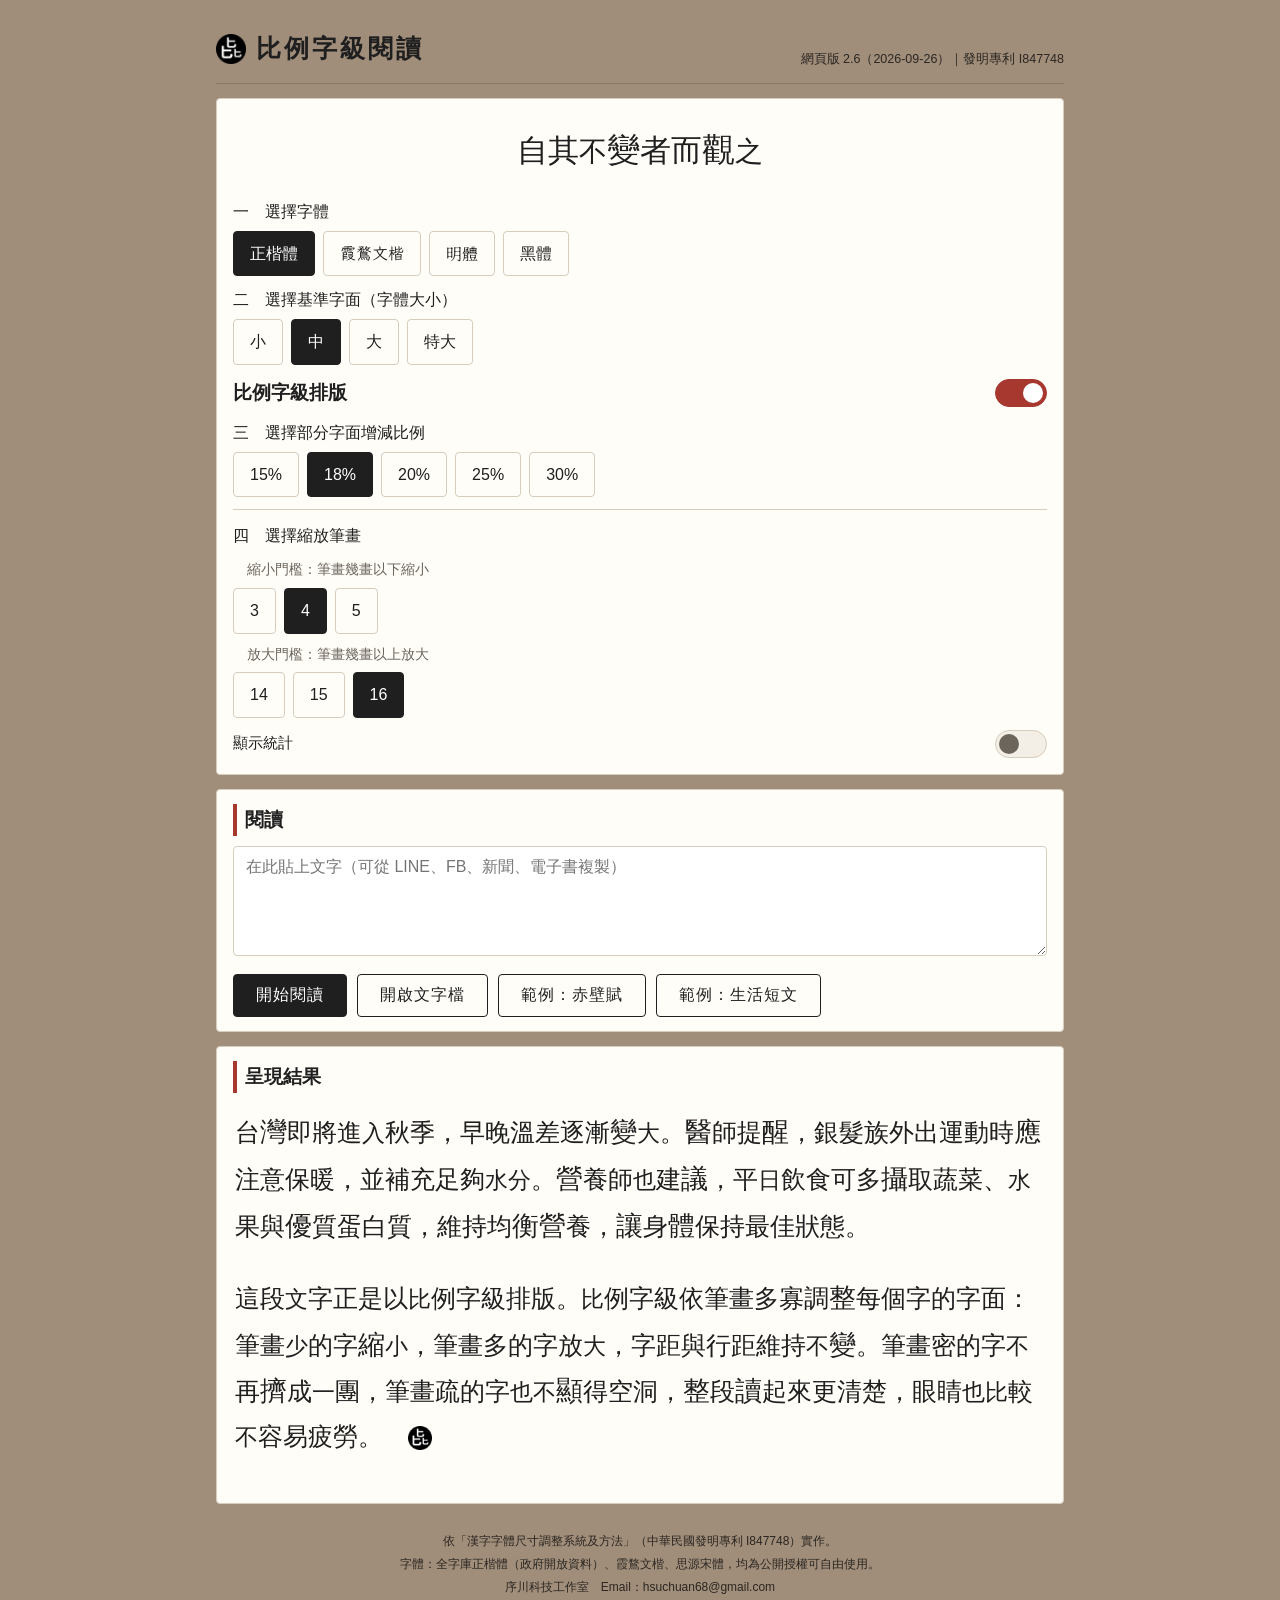
==== commit f3c9fe4f: "網頁版 2.6：第四步標題與子標排版修正" ====
--- a/index.html
+++ b/index.html
@@ -66,6 +66,7 @@
 .endmark{ height:0.95em; width:0.95em; vertical-align:-0.22em; }
 .advlink{ font-size:13px; color:var(--mute); user-select:none; -webkit-user-select:none; cursor:default; }
 #advPanel{ border-top:1px solid var(--line); margin-top:12px; padding-top:12px; }
+.sublb{ font-size:13.5px; color:var(--mute); margin:0 0 6px 14px; }
 footer{ font-size:12px; color:var(--onground); text-align:center; margin-top:26px; line-height:1.9; }
 @media (max-width:520px){
   header h1{ font-size:21px; letter-spacing:2px; }
@@ -119,8 +120,9 @@
     </div>
   </div>
   <div id="advPanel">
+    <div class="lb">四　選擇縮放筆畫</div>
     <div class="grp">
-      <div class="lb">四　選擇縮放筆畫　縮小門檻：筆畫幾畫以下縮小</div>
+      <div class="sublb">縮小門檻：筆畫幾畫以下縮小</div>
       <div class="chips" id="lowChips">
         <span class="chip" data-v="3">3</span>
         <span class="chip on" data-v="4">4</span>
@@ -128,7 +130,7 @@
       </div>
     </div>
     <div class="grp">
-      <div class="lb">　　　　　　　　　放大門檻：筆畫幾畫以上放大</div>
+      <div class="sublb">放大門檻：筆畫幾畫以上放大</div>
       <div class="chips" id="highChips">
         <span class="chip" data-v="14">14</span>
         <span class="chip" data-v="15">15</span>
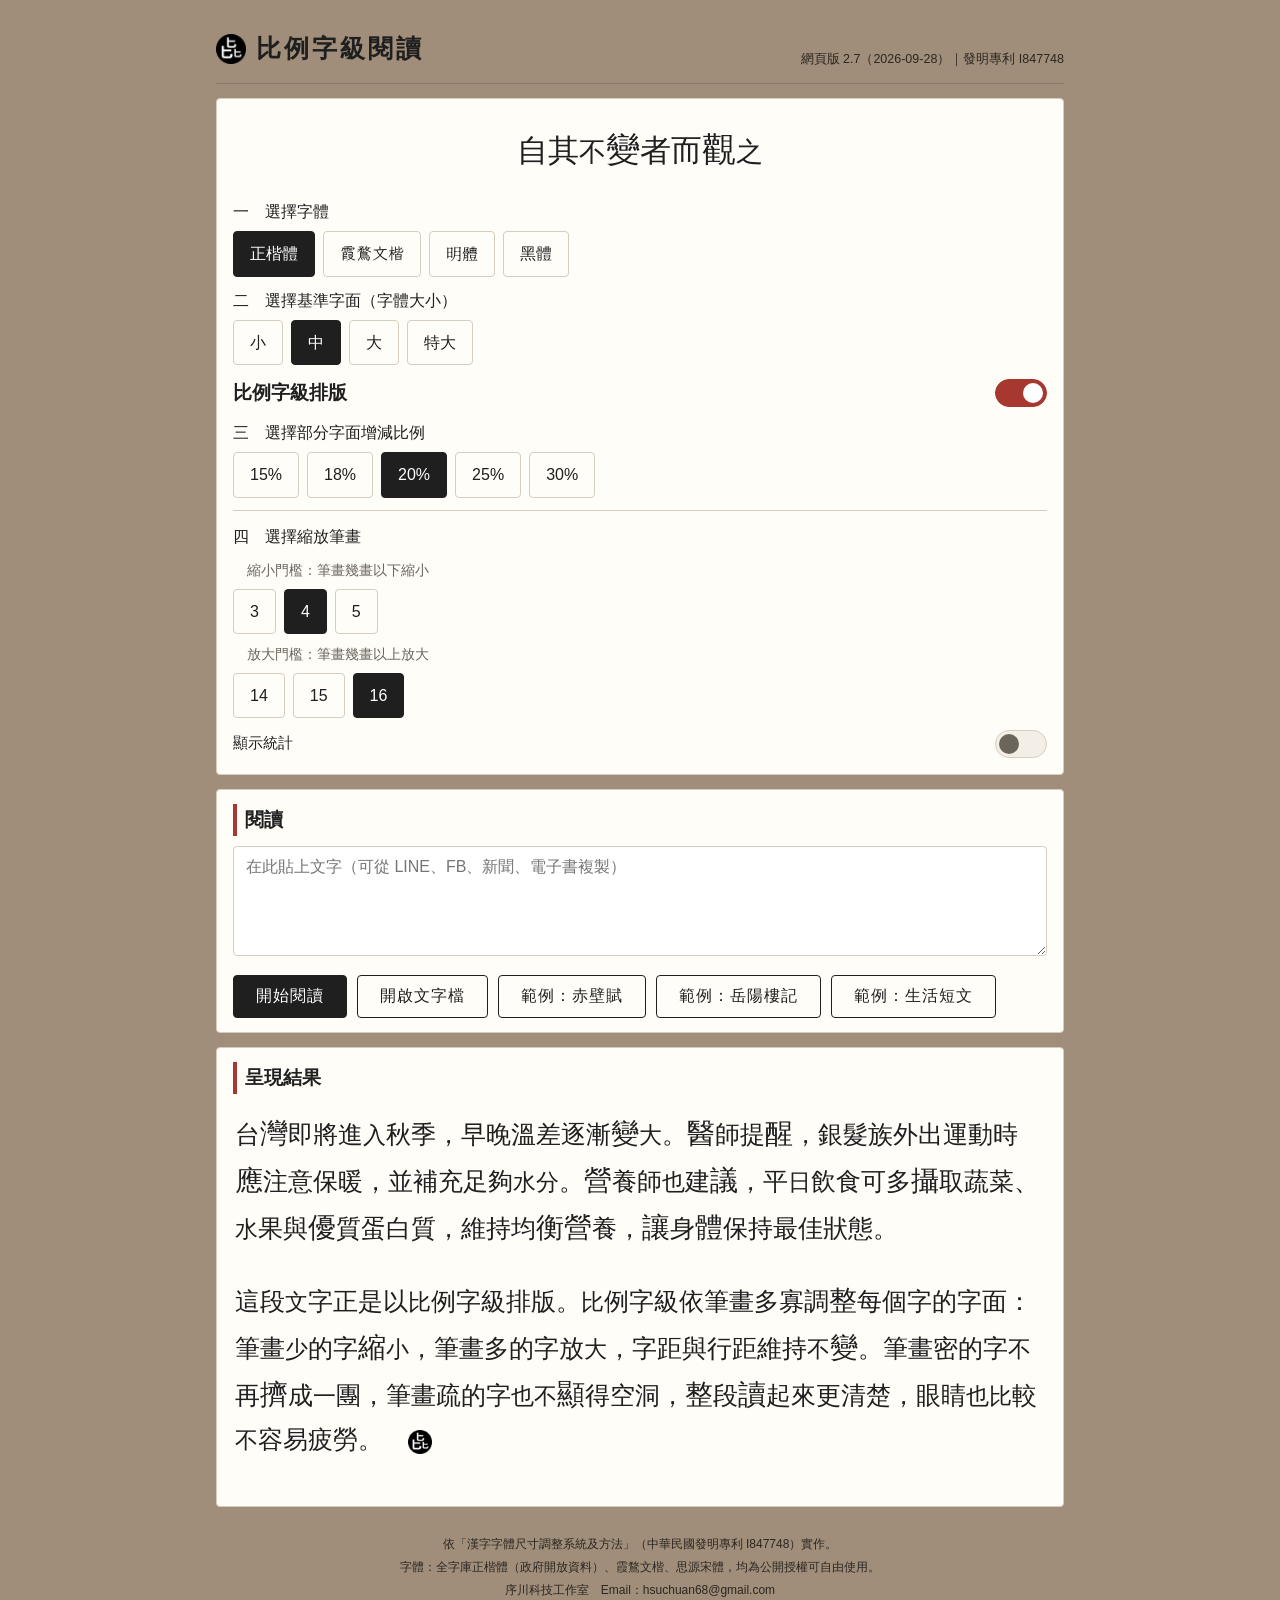
==== commit 8c962ada: "網頁版 2.7：預設 20%、新增岳陽樓記範例、赤壁賦用字更正" ====
--- a/index.html
+++ b/index.html
@@ -82,7 +82,7 @@
 
 <header>
   <div class="brand"><img id="brandMark" alt=""><h1>比例字級閱讀</h1></div>
-  <div class="sub">網頁版 2.6（2026-09-26）｜發明專利 I847748</div>
+  <div class="sub">網頁版 2.7（2026-09-28）｜發明專利 I847748</div>
 </header>
 
 <div class="panel">
@@ -113,8 +113,8 @@
     <div class="lb">三　選擇部分字面增減比例</div>
     <div class="chips" id="ratioChips">
       <span class="chip" data-v="0.15">15%</span>
-      <span class="chip on" data-v="0.18">18%</span>
-      <span class="chip" data-v="0.20">20%</span>
+      <span class="chip" data-v="0.18">18%</span>
+      <span class="chip on" data-v="0.20">20%</span>
       <span class="chip" data-v="0.25">25%</span>
       <span class="chip" data-v="0.30">30%</span>
     </div>
@@ -152,6 +152,7 @@
     <button id="btnFile" class="sec">開啟文字檔</button>
     <input type="file" id="fileIn" accept=".txt,text/plain">
     <button id="btnDemo1" class="sec">範例：赤壁賦</button>
+    <button id="btnDemo3" class="sec">範例：岳陽樓記</button>
     <button id="btnDemo2" class="sec">範例：生活短文</button>
   </div>
 </div>
@@ -193,10 +194,11 @@
 var DEMO_SENT = "自其不變者而觀之";
 var MARK_SRC = "[data-uri]";
 var ENDMARK = '　<img class="endmark" src="' + MARK_SRC + '">';
-var SAMPLE1 = "壬戌之秋，七月既望，蘇子與客泛舟遊於赤壁之下。清風徐來，水波不興，舉酒屬客，誦明月之詩，歌窈窕之章。少焉，月出於東山之上，徘徊於斗牛之間，白露橫江，水光接天；縱一葦之所如，凌萬頃之茫然。浩浩乎如馮虛御風，而不知其所止；飄飄乎如遺世獨立，羽化而登仙。\n於是飲酒樂甚，扣舷而歌之。歌曰：「桂棹兮蘭槳，擊空明兮泝流光。渺渺兮予懷，望美人兮天一方。」客有吹洞簫者，倚歌而和之，其聲嗚嗚然，如怨如慕，如泣如訴，餘音嫋嫋，不絕如縷。舞幽壑之潛蛟，泣孤舟之嫠婦。\n蘇子愀然，正襟危坐，而問客曰：「何為其然也？」\n客曰：「『月明星稀，烏鵲南飛』，此非曹孟德之詩乎？西望夏口，東望武昌，山川相繆，鬱乎蒼蒼，此非孟德之困於周郎者乎？方其破荊州，下江陵，順流而東也，舳艫千里，旌旗蔽空，釃酒臨江，橫槊賦詩，固一世之雄也，而今安在哉？況吾與子，漁樵於江渚之上，侶魚蝦而友麋鹿；駕一葉之扁舟，擧匏樽以相屬。寄蜉蝣於天地，渺滄海之一粟，哀吾生之須臾，羨長江之無窮。挾飛仙以遨遊，抱眀月而長終。知不可乎驟得，託遺響於悲風。\n蘇子曰：「客亦知夫水與月乎？逝者如斯，而未嘗往也；盈虛者如彼，而卒莫消長也，蓋將自其變者而觀之，則天地曾不能以一瞬；自其不變者而觀之，則物與我皆無盡也，而又何羨乎？且夫天地之間，物各有主，苟非吾之所有，雖一毫而莫取。惟江上之清風，與山間之明月，耳得之而為聲，目遇之而成色，取之無禁，用之不竭，是造物者之無盡藏也，而吾與子之所共適。」\n客喜而笑，洗盞更酌。肴核既盡，杯盤狼籍，相與枕藉乎舟中，不知東方之既白。";
+var SAMPLE1 = "壬戌之秋，七月既望，蘇子與客泛舟遊於赤壁之下。清風徐來，水波不興，舉酒屬客，誦明月之詩，歌窈窕之章。少焉，月出於東山之上，徘徊於斗牛之間，白露橫江，水光接天；縱一葦之所如，凌萬頃之茫然。浩浩乎如馮虛御風，而不知其所止；飄飄乎如遺世獨立，羽化而登仙。\n於是飲酒樂甚，扣舷而歌之。歌曰：「桂棹兮蘭槳，擊空明兮泝流光。渺渺兮予懷，望美人兮天一方。」客有吹洞簫者，倚歌而和之，其聲嗚嗚然，如怨如慕，如泣如訴，餘音嫋嫋，不絕如縷。舞幽壑之潛蛟，泣孤舟之嫠婦。\n蘇子愀然，正襟危坐，而問客曰：「何為其然也？」\n客曰：「『月明星稀，烏鵲南飛』，此非曹孟德之詩乎？西望夏口，東望武昌，山川相繆，鬱乎蒼蒼，此非孟德之困於周郎者乎？方其破荊州，下江陵，順流而東也，舳艫千里，旌旗蔽空，釃酒臨江，橫槊賦詩，固一世之雄也，而今安在哉？況吾與子，漁樵於江渚之上，侶魚蝦而友麋鹿；駕一葉之扁舟，舉匏樽以相屬。寄蜉蝣於天地，渺滄海之一粟，哀吾生之須臾，羨長江之無窮。挾飛仙以遨遊，抱明月而長終。知不可乎驟得，託遺響於悲風。\n蘇子曰：「客亦知夫水與月乎？逝者如斯，而未嘗往也；盈虛者如彼，而卒莫消長也，蓋將自其變者而觀之，則天地曾不能以一瞬；自其不變者而觀之，則物與我皆無盡也，而又何羨乎？且夫天地之間，物各有主，苟非吾之所有，雖一毫而莫取。惟江上之清風，與山間之明月，耳得之而為聲，目遇之而成色，取之無禁，用之不竭，是造物者之無盡藏也，而吾與子之所共適。」\n客喜而笑，洗盞更酌。肴核既盡，杯盤狼籍，相與枕藉乎舟中，不知東方之既白。";
+var SAMPLE3 = "慶曆四年春，滕子京謫守巴陵郡。越明年，政通人和，百廢具興，乃重修岳陽樓，增其舊制，刻唐賢今人詩賦於其上；屬予作文以記之。\n予觀夫巴陵勝狀，在洞庭一湖。銜遠山，吞長江，浩浩湯湯，橫無際涯；朝暉夕陰，氣象萬千；此則岳陽樓之大觀也，前人之述備矣。然則北通巫峽，南極瀟湘，遷客騷人，多會於此，覽物之情，得無異乎？\n若夫霪雨霏霏，連月不開；陰風怒號，濁浪排空；日星隱耀，山岳潛形；商旅不行，檣傾楫摧；薄暮冥冥，虎嘯猿啼；登斯樓也，則有去國懷鄉，憂讒畏譏，滿目蕭然，感極而悲者矣。\n至若春和景明，波瀾不驚，上下天光，一碧萬頃；沙鷗翔集，錦鱗游泳，岸芷汀蘭，郁郁青青。而或長煙一空，皓月千里，浮光躍金，靜影沈璧，漁歌互答，此樂何極！登斯樓也，則有心曠神怡，寵辱偕忘、把酒臨風，其喜洋洋者矣。\n嗟夫！予嘗求古仁人之心，或異二者之為，何哉？不以物喜，不以己悲，居廟堂之高，則憂其民；處江湖之遠，則憂其君。是進亦憂，退亦憂；然則何時而樂耶？其必曰：「先天下之憂而憂，後天下之樂而樂」乎！噫！微斯人，吾誰與歸！\n時六年九月十五日。";
 var SAMPLE2 = "台灣即將進入秋季，早晚溫差逐漸變大。醫師提醒，銀髮族外出運動時應注意保暖，並補充足夠水分。營養師也建議，平日飲食可多攝取蔬菜、水果與優質蛋白質，維持均衡營養，讓身體保持最佳狀態。\n這段文字正是以比例字級排版。比例字級依筆畫多寡調整每個字的字面：筆畫少的字縮小，筆畫多的字放大，字距與行距維持不變。筆畫密的字不再擠成一團，筆畫疏的字也不顯得空洞，整段讀起來更清楚，眼睛也比較不容易疲勞。";
 
-var state = { font:"kai", size:19, pfs:true, ratio:0.18, low:4, high:16, stats:false };
+var state = { font:"kai", size:19, pfs:true, ratio:0.20, low:4, high:16, stats:false };
 try{
   var saved = JSON.parse(localStorage.getItem("pfsReaderSet") || "null");
   if (saved){
@@ -204,13 +206,16 @@
     if ([16,19,22,26].indexOf(saved.size) >= 0) state.size = saved.size;
     if (typeof saved.pfs === "boolean") state.pfs = saved.pfs;
     if ([0.15,0.18,0.20,0.25,0.30].indexOf(saved.ratio) >= 0) state.ratio = saved.ratio;
+    // 預設比例由 18% 改為 20%(2026-09-28):舊存的若是當時預設 18%,一次性改為 20%
+    if (!saved.v20){ if (saved.ratio === 0.18) state.ratio = 0.20; }
     if ([3,4,5].indexOf(saved.low) >= 0) state.low = saved.low;
     if ([14,15,16].indexOf(saved.high) >= 0) state.high = saved.high;
     if (typeof saved.stats === "boolean") state.stats = saved.stats;
   }
 }catch(e){}
 function saveSet(){
-  try{ localStorage.setItem("pfsReaderSet", JSON.stringify(state)); }catch(e){}
+  try{ var o = JSON.parse(JSON.stringify(state)); o.v20 = true;
+       localStorage.setItem("pfsReaderSet", JSON.stringify(o)); }catch(e){}
 }
 var current = SAMPLE2;
 
@@ -343,6 +348,7 @@
 });
 $("btnDemo1").addEventListener("click", function(){ current = SAMPLE1; $("src").value = ""; renderText(); });
 $("btnDemo2").addEventListener("click", function(){ current = SAMPLE2; $("src").value = ""; renderText(); });
+$("btnDemo3").addEventListener("click", function(){ current = SAMPLE3; $("src").value = ""; renderText(); });
 $("btnFile").addEventListener("click", function(){ $("fileIn").click(); });
 $("fileIn").addEventListener("change", function(){
   var f = this.files && this.files[0];
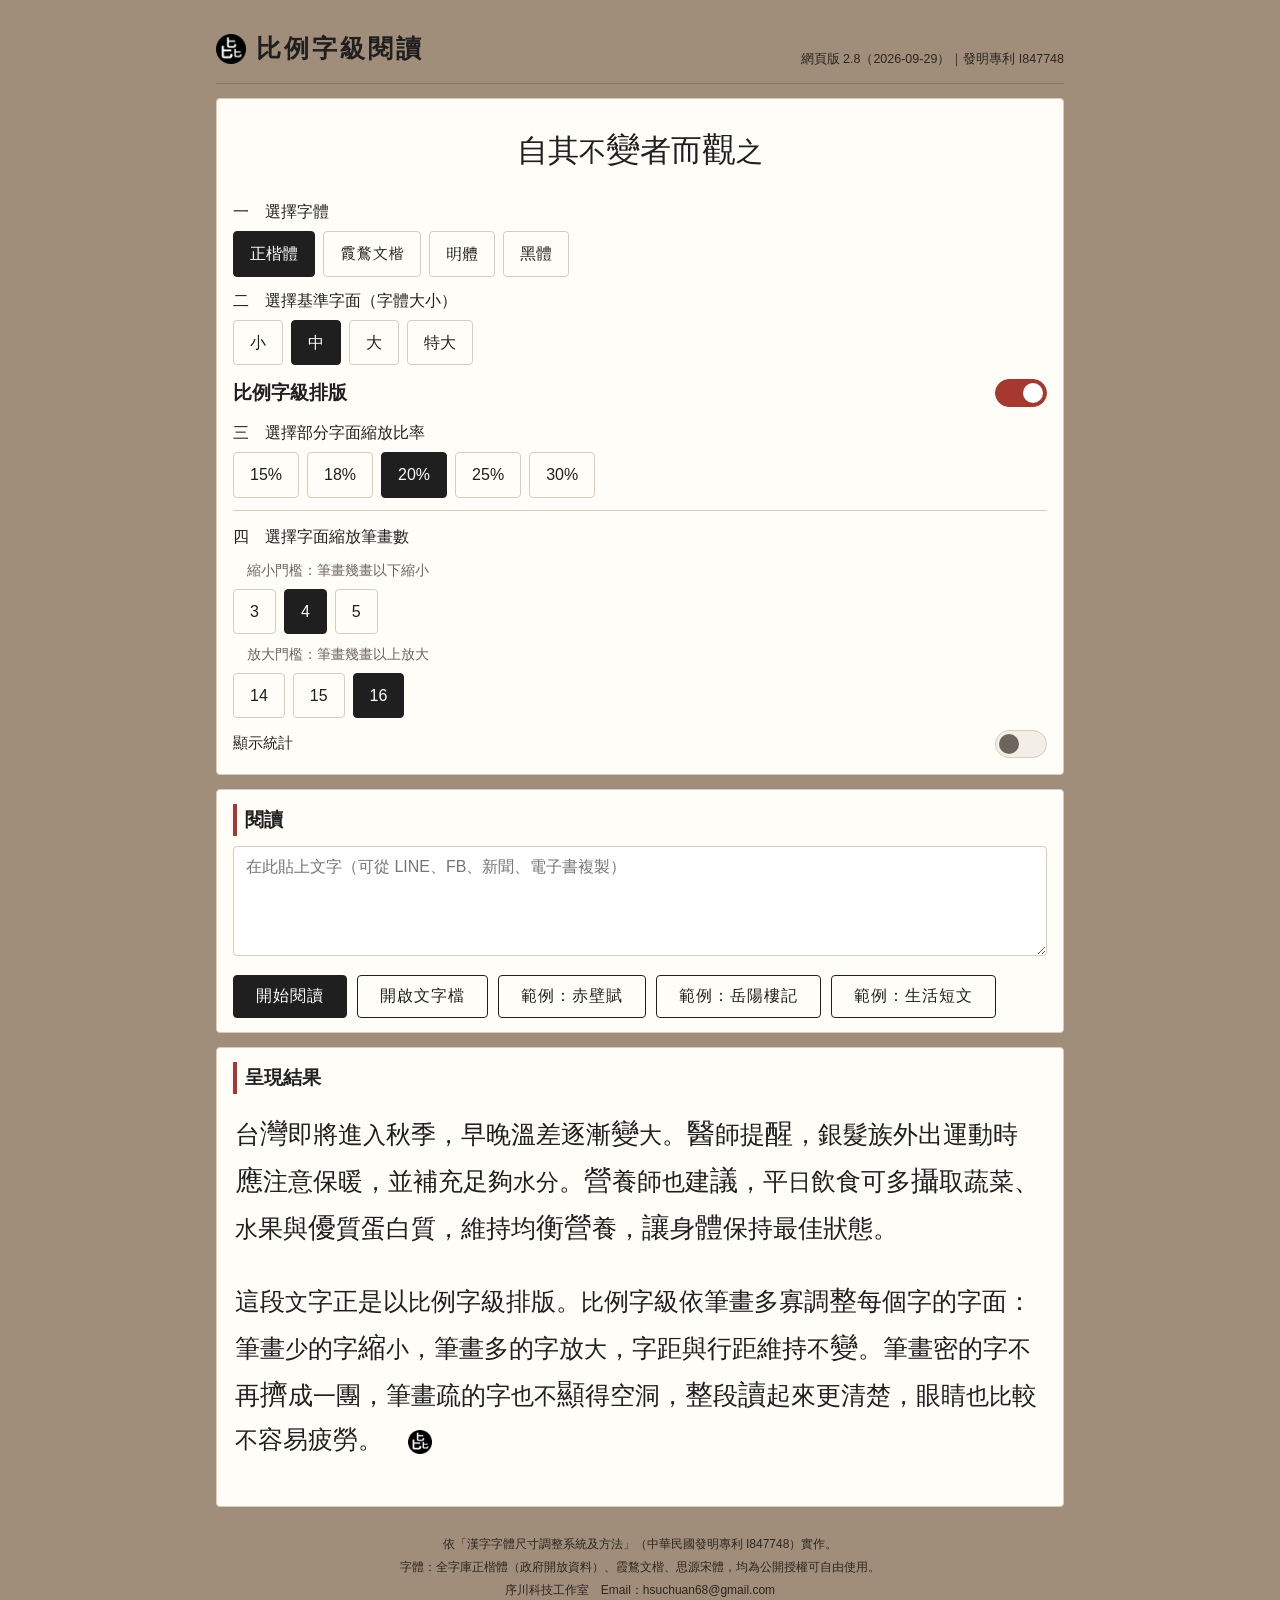
==== commit 72455813: "網頁版 2.8：用語統一為部分字面縮放比率、字面縮放筆畫數" ====
--- a/index.html
+++ b/index.html
@@ -82,7 +82,7 @@
 
 <header>
   <div class="brand"><img id="brandMark" alt=""><h1>比例字級閱讀</h1></div>
-  <div class="sub">網頁版 2.7（2026-09-28）｜發明專利 I847748</div>
+  <div class="sub">網頁版 2.8（2026-09-29）｜發明專利 I847748</div>
 </header>
 
 <div class="panel">
@@ -110,7 +110,7 @@
     <span class="sw on" id="pfsSw"></span>
   </div>
   <div class="grp" id="ratioGrp">
-    <div class="lb">三　選擇部分字面增減比例</div>
+    <div class="lb">三　選擇部分字面縮放比率</div>
     <div class="chips" id="ratioChips">
       <span class="chip" data-v="0.15">15%</span>
       <span class="chip" data-v="0.18">18%</span>
@@ -120,7 +120,7 @@
     </div>
   </div>
   <div id="advPanel">
-    <div class="lb">四　選擇縮放筆畫</div>
+    <div class="lb">四　選擇字面縮放筆畫數</div>
     <div class="grp">
       <div class="sublb">縮小門檻：筆畫幾畫以下縮小</div>
       <div class="chips" id="lowChips">
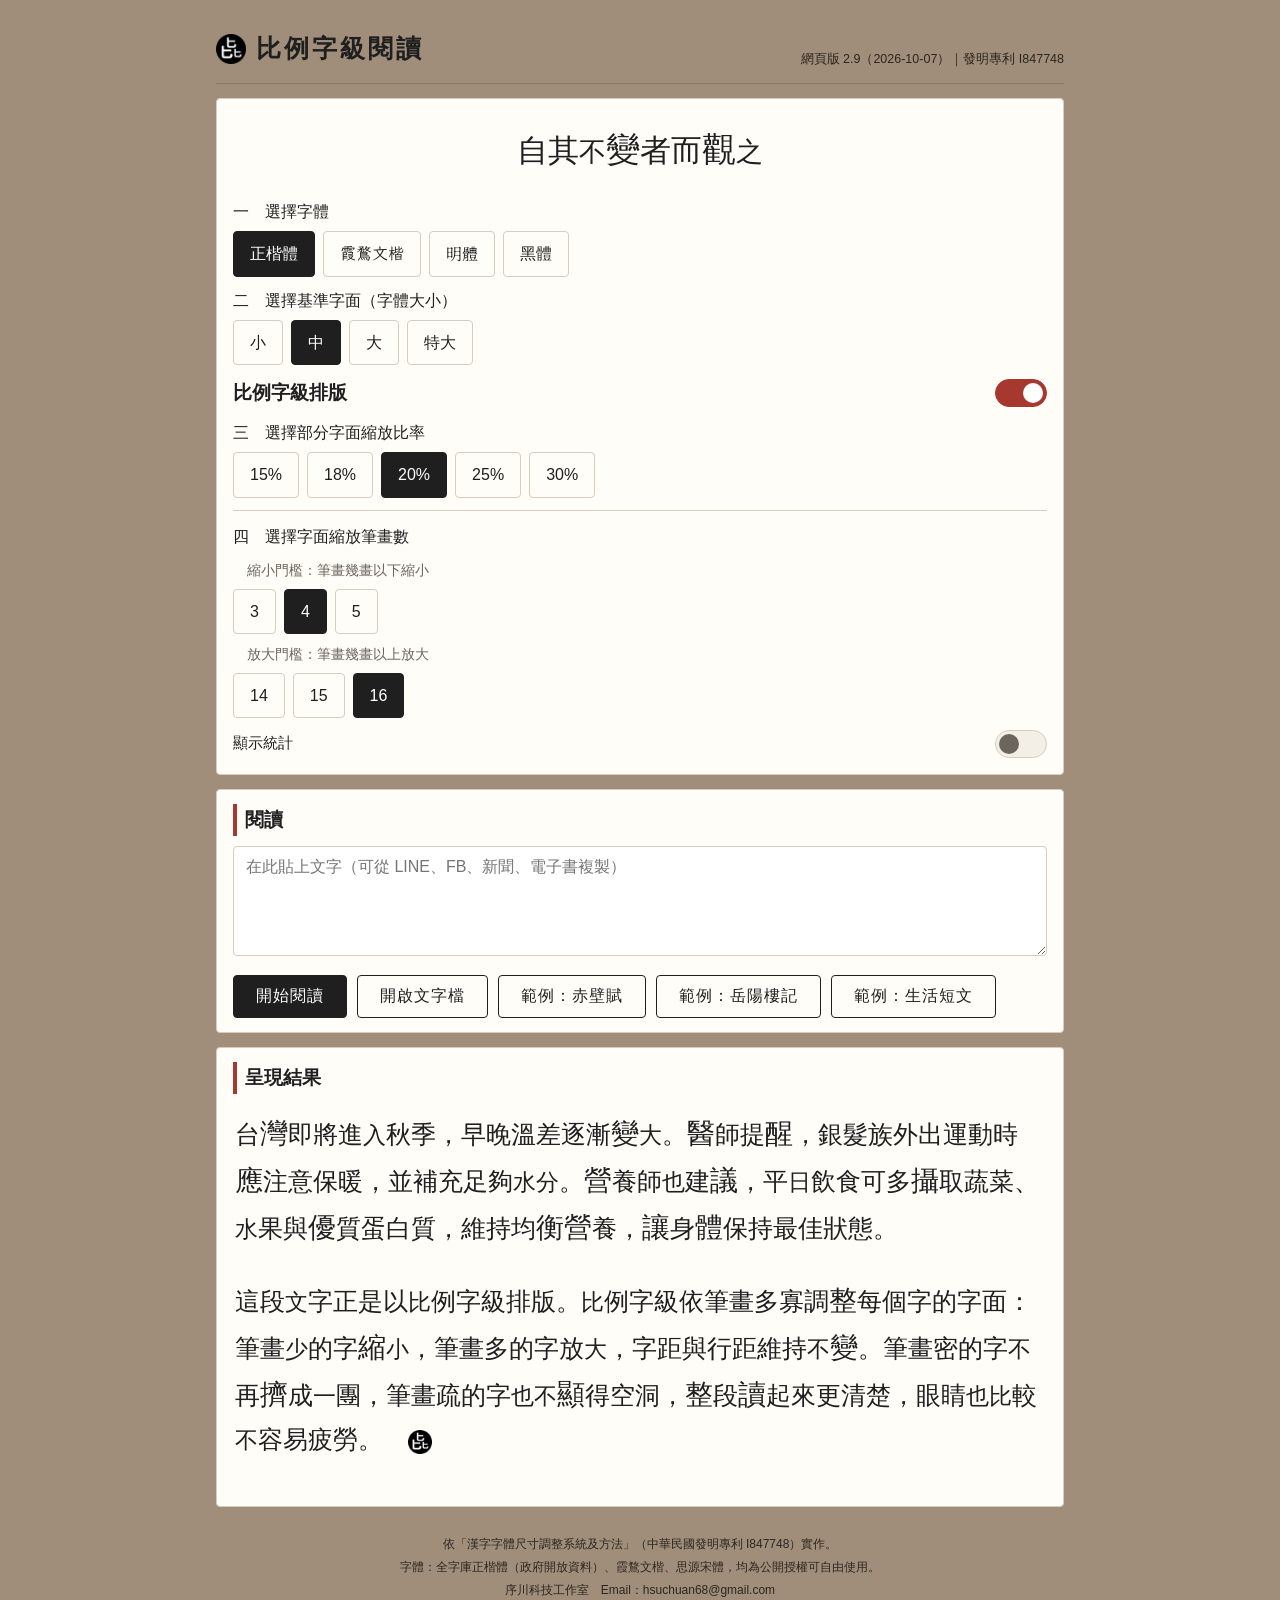
==== commit 3986c02a: "web 2.9: step 4 heading uses same label style" ====
--- a/index.html
+++ b/index.html
@@ -37,7 +37,7 @@
            border-left:4px solid var(--cinnabar); padding-left:8px; margin-bottom:10px; }
 .demo-line{ text-align:center; padding:10px 4px 12px; font-size:26pt; line-height:1.6; white-space:nowrap; overflow-x:auto; color:var(--ink); }
 .grp{ margin:10px 0 2px; }
-.grp .lb{ font-family:var(--kai); font-size:16px; color:var(--ink); margin-bottom:6px; }
+.grp .lb, #advPanel > .lb{ font-family:var(--kai); font-size:16px; color:var(--ink); margin-bottom:6px; }
 .chips{ display:flex; flex-wrap:wrap; gap:8px; }
 .chip{ border:1px solid var(--line); border-radius:4px; padding:8px 16px; font-size:16px;
        cursor:pointer; background:var(--sheet); color:var(--ink); user-select:none; }
@@ -82,7 +82,7 @@
 
 <header>
   <div class="brand"><img id="brandMark" alt=""><h1>比例字級閱讀</h1></div>
-  <div class="sub">網頁版 2.8（2026-09-29）｜發明專利 I847748</div>
+  <div class="sub">網頁版 2.9（2026-10-07）｜發明專利 I847748</div>
 </header>
 
 <div class="panel">
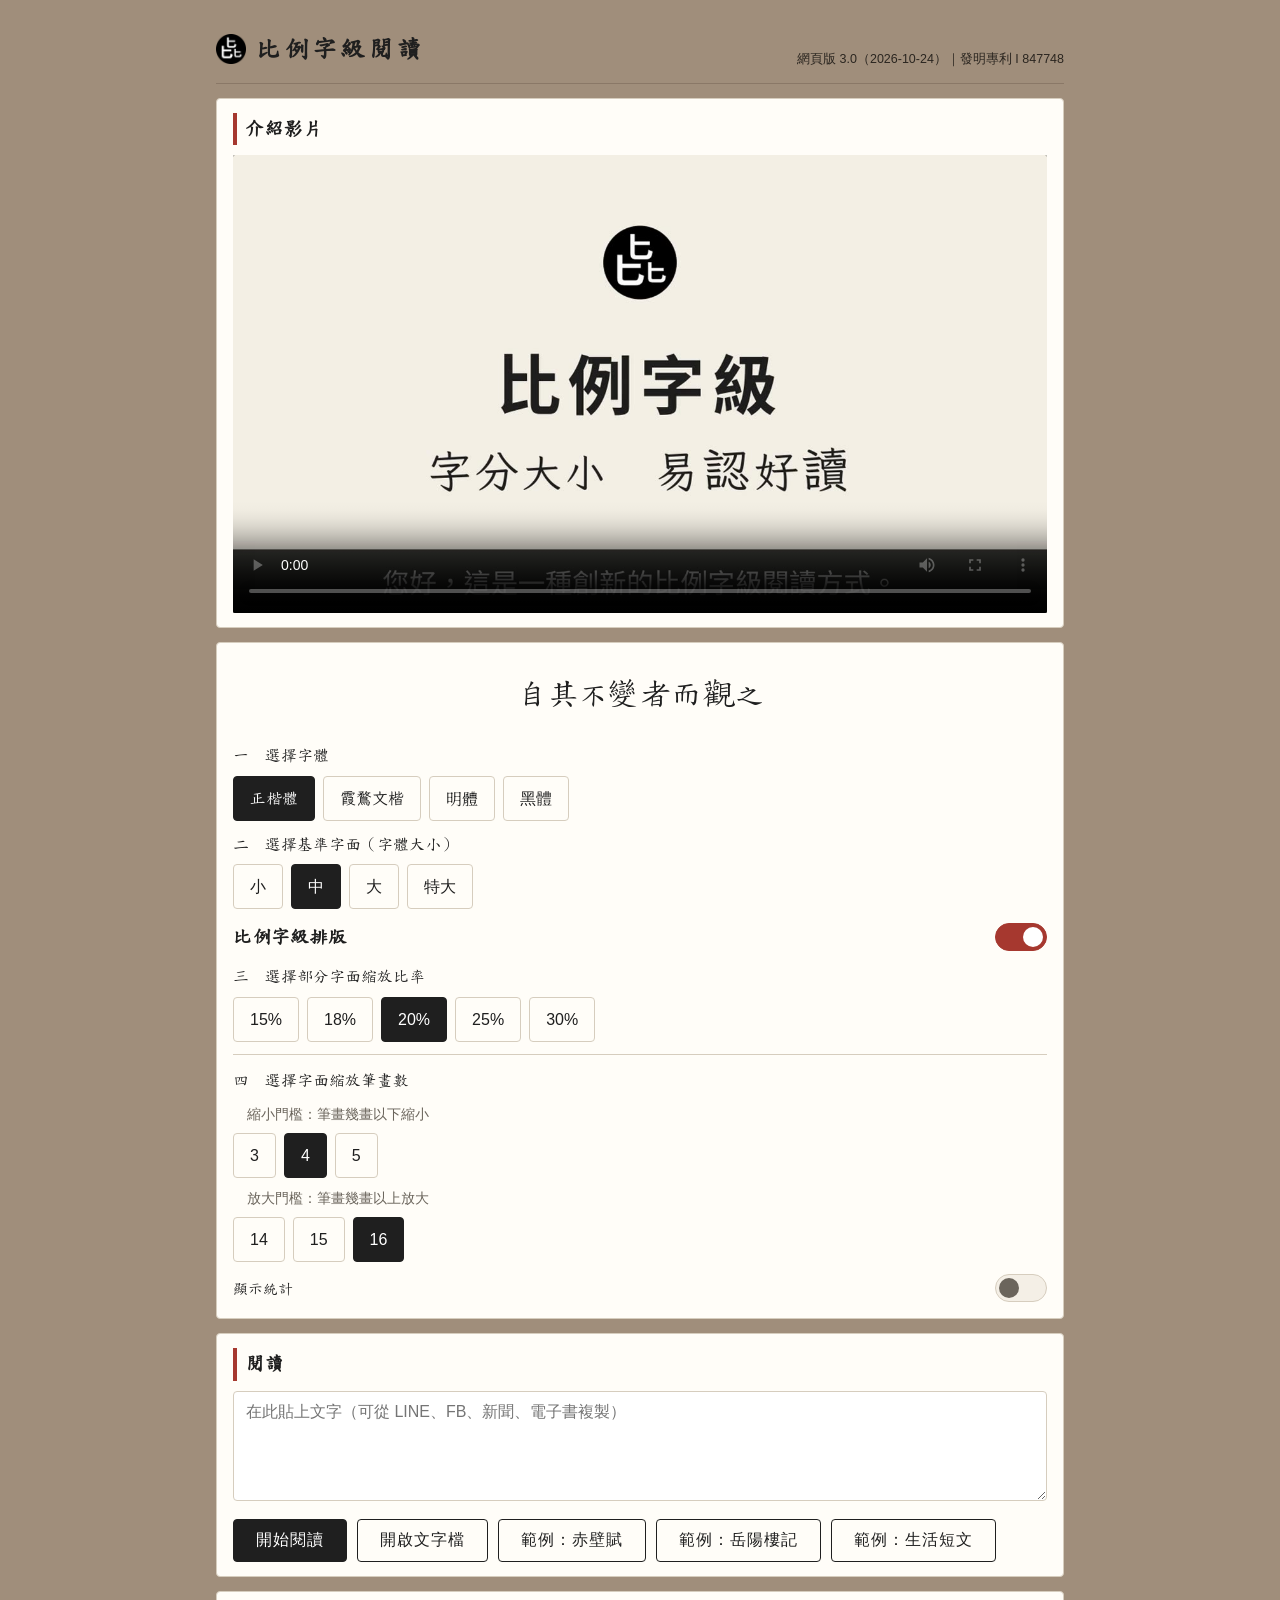
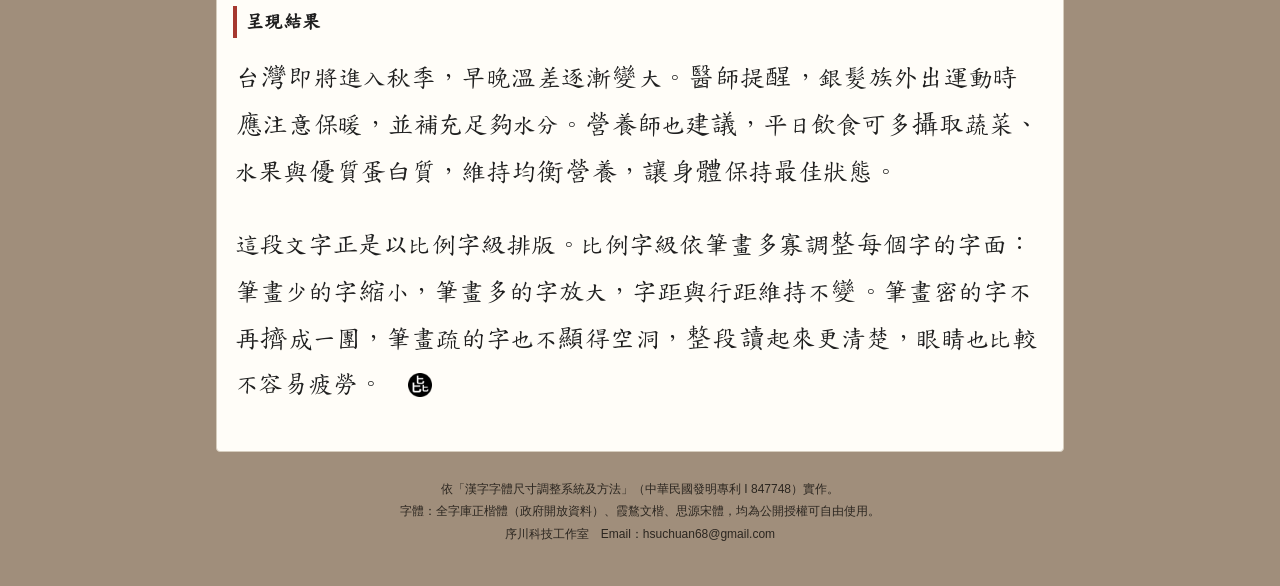
==== commit 4e17c446: "網頁版 3.0：首頁嵌入介紹影片、專利號改 I 847748；還原 9/23 與 10/2 誤刪的正楷字型切片、圖示、manifest 與受邀試用版（試用版設定改用獨立儲存鍵）" ====
--- a/index.html
+++ b/index.html
@@ -67,6 +67,7 @@
 .advlink{ font-size:13px; color:var(--mute); user-select:none; -webkit-user-select:none; cursor:default; }
 #advPanel{ border-top:1px solid var(--line); margin-top:12px; padding-top:12px; }
 .sublb{ font-size:13.5px; color:var(--mute); margin:0 0 6px 14px; }
+.video video{ display:block; width:100%; height:auto; aspect-ratio:16/9; background:#000; border-radius:2px; }
 footer{ font-size:12px; color:var(--onground); text-align:center; margin-top:26px; line-height:1.9; }
 @media (max-width:520px){
   header h1{ font-size:21px; letter-spacing:2px; }
@@ -82,8 +83,15 @@
 
 <header>
   <div class="brand"><img id="brandMark" alt=""><h1>比例字級閱讀</h1></div>
-  <div class="sub">網頁版 2.9（2026-10-07）｜發明專利 I847748</div>
+  <div class="sub">網頁版 3.0（2026-10-24）｜發明專利 I 847748</div>
 </header>
+
+<div class="panel video">
+  <h2>介紹影片</h2>
+  <video controls playsinline preload="metadata" poster="video/pfs_intro_poster.jpg" width="1920" height="1080">
+    <source src="video/pfs_intro.mp4" type="video/mp4">
+  </video>
+</div>
 
 <div class="panel">
   <div class="demo-line" id="demoLine"></div>
@@ -165,7 +173,7 @@
 
 
 <footer>
-  依「漢字字體尺寸調整系統及方法」（中華民國發明專利 I847748）實作。<br>
+  依「漢字字體尺寸調整系統及方法」（中華民國發明專利 I 847748）實作。<br>
   字體：全字庫正楷體（政府開放資料）、霞鶩文楷、思源宋體，均為公開授權可自由使用。<br>
   序川科技工作室　Email：hsuchuan68@gmail.com
 </footer>
